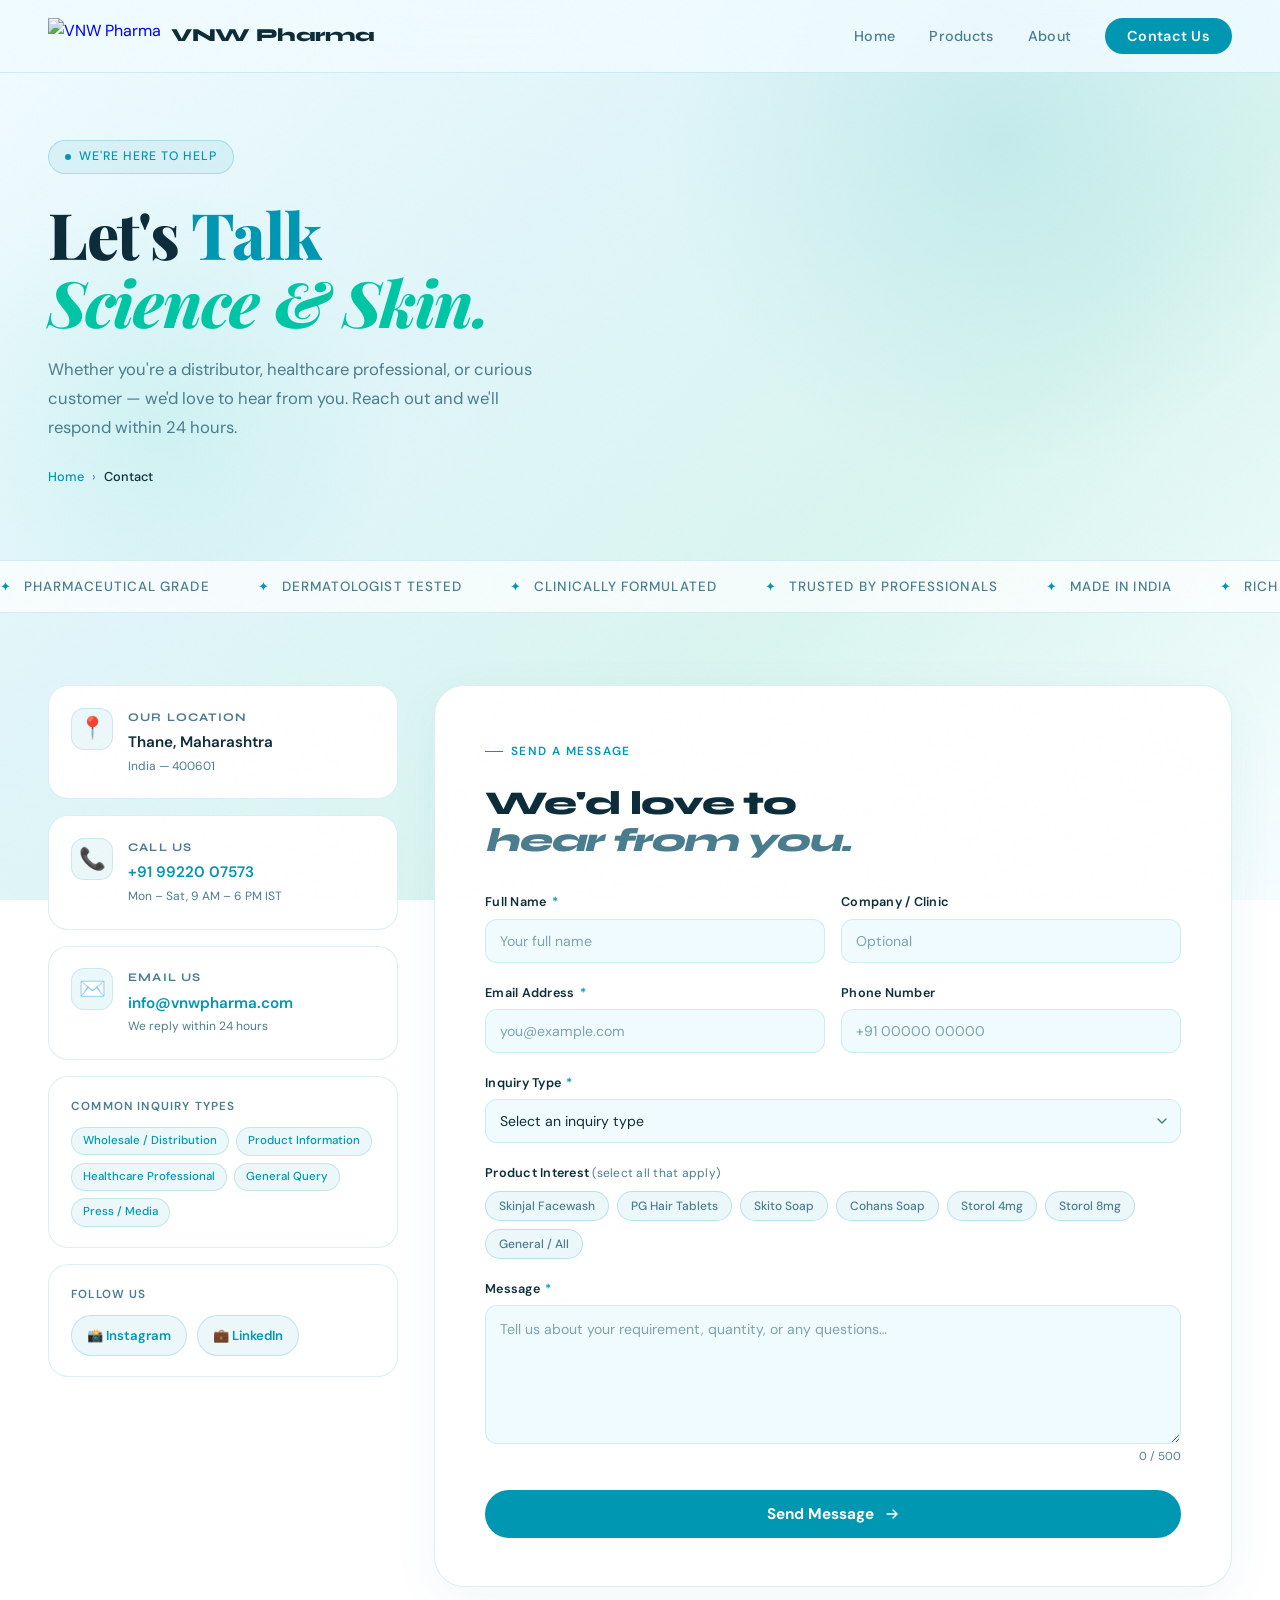
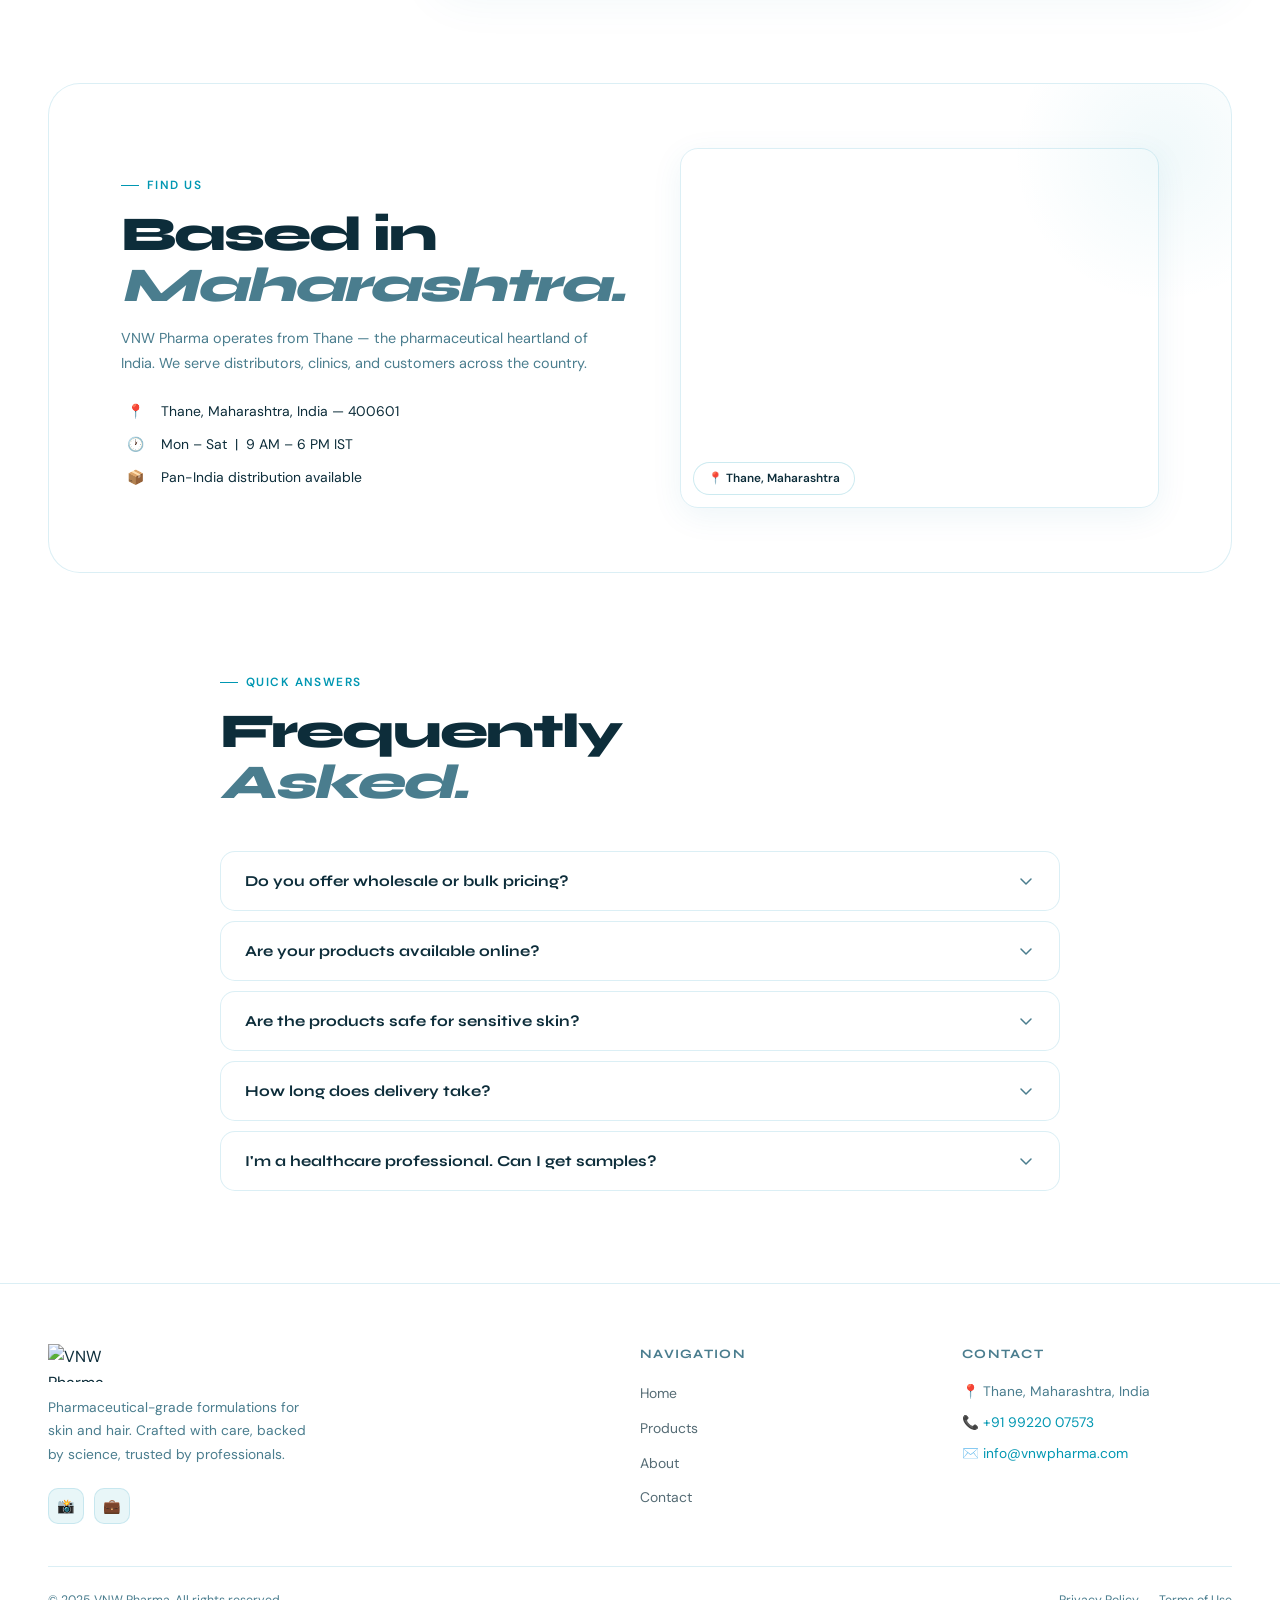
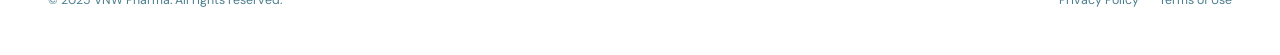
==== contact (1).html @ 645c9881 "Add files via upload" ====
<!DOCTYPE html>
<html lang="en">
<head>
  <meta charset="UTF-8" />
  <meta name="viewport" content="width=device-width, initial-scale=1.0" />
  <title>Contact Us — VNW Pharma</title>
  <link href="https://fonts.googleapis.com/css2?family=Playfair+Display:ital,wght@0,700;0,800;0,900;1,700;1,800&family=Syne:wght@400;500;700;800&family=DM+Sans:ital,opsz,wght@0,9..40,300;0,9..40,400;0,9..40,500;1,9..40,300&display=swap" rel="stylesheet" />

  <style>
    /* ══════════════════════════════════════════
       contact.css  —  all styles self-contained
       ══════════════════════════════════════════ */

    /* ── RESET ── */
    *, *::before, *::after { box-sizing: border-box; margin: 0; padding: 0; }
    html { scroll-behavior: smooth; }

    /* ── CSS VARIABLES ── */
    :root {
      --bg:       #f0fbff;
      --surface:  #ffffff;
      --surface2: #e8f6f8;
      --border:   rgba(0,140,180,0.14);
      --accent:   #0097b2;
      --accent2:  #00c5a5;
      --text:     #0d2d3a;
      --muted:    #4a7d8e;
      --pill-bg:  rgba(0,151,178,0.08);
    }

    /* ── BODY ── */
    body {
      background: linear-gradient(135deg, #f0fbff 0%, #e0f5f9 35%, #d9f5ef 65%, #f5fdff 100%);
      background-attachment: fixed;
      color: var(--text);
      font-family: 'DM Sans', sans-serif;
      font-size: 16px;
      line-height: 1.6;
      overflow-x: hidden;
    }
    body::before {
      content: '';
      position: fixed; inset: 0;
      background-image: url("data:image/svg+xml,%3Csvg viewBox='0 0 256 256' xmlns='http://www.w3.org/2000/svg'%3E%3Cfilter id='n'%3E%3CfeTurbulence type='fractalNoise' baseFrequency='0.9' numOctaves='4' stitchTiles='stitch'/%3E%3C/filter%3E%3Crect width='100%25' height='100%25' filter='url(%23n)' opacity='0.04'/%3E%3C/svg%3E");
      opacity: 0.12; pointer-events: none; z-index: 9999;
    }

    /* ── SHARED ── */
    .section-tag {
      display: inline-flex; align-items: center; gap: 8px;
      font-size: 0.74rem; font-weight: 600; text-transform: uppercase;
      letter-spacing: .12em; color: var(--accent); margin-bottom: 14px;
    }
    .section-tag::before {
      content: ''; display: block; width: 18px; height: 1px; background: var(--accent);
    }
    .section-title {
      font-family: 'Syne', sans-serif; font-weight: 800;
      font-size: clamp(2rem, 3.8vw, 3.2rem);
      letter-spacing: -.04em; line-height: 1.06;
    }
    .section-title em { font-style: italic; color: var(--muted); }

    /* ── SCROLL REVEAL ── */
    .reveal { opacity: 0; transform: translateY(26px); transition: opacity .65s ease, transform .65s ease; }
    .reveal.visible { opacity: 1; transform: translateY(0); }

    @keyframes fadeUp {
      from { opacity: 0; transform: translateY(22px); }
      to   { opacity: 1; transform: translateY(0); }
    }
    @keyframes pulse {
      0%,100% { opacity:1; transform:scale(1); }
      50%      { opacity:.5; transform:scale(.7); }
    }
    @keyframes marquee {
      from { transform: translateX(0); }
      to   { transform: translateX(-50%); }
    }

    /* ════════════════════════════
       NAV
       ════════════════════════════ */
    nav {
      position: fixed; top: 0; left: 0; right: 0; z-index: 1000;
      display: flex; align-items: center; justify-content: space-between;
      padding: 18px 48px;
      background: rgba(240,251,255,0.88);
      backdrop-filter: blur(22px);
      -webkit-backdrop-filter: blur(22px);
      border-bottom: 1px solid rgba(0,140,180,0.14);
      transition: padding .3s;
    }

    .nav-logo {
      display: flex; align-items: center; gap: 10px;
      text-decoration: none; flex-shrink: 0;
    }
    /* ← explicit size stops the logo from expanding to fill its container */
    .nav-logo img {
      height: 36px;
      width: auto;
      max-width: 120px;
      display: block;
      object-fit: contain;
    }
    .nav-logo span {
      font-family: 'Syne', sans-serif; font-weight: 800;
      font-size: 1.15rem; color: var(--text); letter-spacing: -.02em;
      white-space: nowrap;
    }

    .nav-links { display: flex; align-items: center; gap: 34px; list-style: none; }
    .nav-links a {
      color: var(--muted); text-decoration: none;
      font-size: .9rem; font-weight: 500; letter-spacing: .02em;
      transition: color .2s;
    }
    .nav-links a:hover { color: var(--text); }

    .nav-cta {
      background: var(--accent) !important;
      color: #fff !important;
      padding: 9px 22px; border-radius: 100px;
      font-weight: 600 !important;
      transition: transform .2s, box-shadow .2s !important;
    }
    .nav-cta:hover {
      transform: translateY(-2px) !important;
      box-shadow: 0 8px 24px rgba(0,151,178,.28) !important;
    }

    /* ════════════════════════════
       PAGE HERO
       ════════════════════════════ */
    .contact-hero {
      min-height: 50vh;
      display: flex; align-items: center;
      padding: 140px 48px 72px;
      position: relative; overflow: hidden;
    }
    .chero-glow {
      position: absolute; width: 680px; height: 680px; border-radius: 50%;
      background: radial-gradient(ellipse, rgba(0,151,178,.11) 0%, transparent 70%);
      top: -200px; right: -60px; pointer-events: none;
    }
    .chero-glow2 {
      position: absolute; width: 480px; height: 480px; border-radius: 50%;
      background: radial-gradient(ellipse, rgba(0,197,165,.09) 0%, transparent 70%);
      bottom: -100px; left: -80px; pointer-events: none;
    }
    .chero-inner { position: relative; z-index: 2; max-width: 660px; }

    .hero-pill {
      display: inline-flex; align-items: center; gap: 8px;
      background: var(--pill-bg);
      border: 1px solid rgba(0,151,178,.22);
      padding: 6px 16px; border-radius: 100px;
      font-size: .77rem; font-weight: 500; color: var(--accent);
      letter-spacing: .08em; text-transform: uppercase;
      margin-bottom: 26px;
      animation: fadeUp .6s ease both;
    }
    .hero-pill::before {
      content: ''; width: 6px; height: 6px;
      background: var(--accent); border-radius: 50%;
      animation: pulse 2s ease infinite;
    }

    .chero-title {
      font-family: 'Playfair Display', Georgia, serif;
      font-weight: 800;
      font-size: clamp(3rem, 5vw, 5rem);
      line-height: 1.06; letter-spacing: -.02em;
      margin-bottom: 20px;
      animation: fadeUp .6s .1s ease both;
    }
    .chero-title .acc { color: var(--accent); }
    .chero-title .dim { color: var(--accent2); font-style: italic; }

    .chero-desc {
      color: var(--muted); font-size: 1.04rem;
      max-width: 500px; line-height: 1.72; margin-bottom: 26px;
      animation: fadeUp .6s .2s ease both;
    }

    .breadcrumb {
      display: flex; align-items: center; gap: 8px;
      font-size: .8rem; color: var(--muted);
      animation: fadeUp .6s .3s ease both;
    }
    .breadcrumb a { color: var(--accent); text-decoration: none; font-weight: 500; }
    .breadcrumb a:hover { opacity: .75; }
    .breadcrumb-current { color: var(--text); font-weight: 500; }

    /* ════════════════════════════
       MARQUEE
       ════════════════════════════ */
    .marquee-section {
      border-top: 1px solid rgba(0,151,178,.15);
      border-bottom: 1px solid rgba(0,151,178,.15);
      padding: 15px 0;
      background: rgba(255,255,255,.72);
      overflow: hidden;
    }
    .marquee-track {
      display: flex; gap: 48px;
      animation: marquee 22s linear infinite;
      width: max-content;
    }
    .marquee-item {
      display: flex; align-items: center; gap: 12px;
      color: var(--muted); font-size: .84rem; font-weight: 500;
      text-transform: uppercase; letter-spacing: .08em; white-space: nowrap;
    }
    .marquee-item span { color: var(--accent); }

    /* ════════════════════════════
       CONTACT MAIN — 2 columns
       ════════════════════════════ */
    .contact-main {
      display: grid;
      grid-template-columns: 350px 1fr;
      gap: 36px;
      padding: 72px 48px 96px;
      align-items: start;
    }

    /* ── LEFT: info cards ── */
    .contact-info { display: flex; flex-direction: column; gap: 16px; position: sticky; top: 94px; }

    .info-card {
      display: flex; align-items: flex-start; gap: 15px;
      background: var(--surface); border: 1px solid var(--border);
      border-radius: 20px; padding: 22px 22px;
      transition: border-color .25s, box-shadow .25s;
    }
    .info-card:hover { border-color: rgba(0,151,178,.3); box-shadow: 0 8px 28px rgba(0,120,160,.07); }

    .info-icon {
      font-size: 1.35rem; width: 42px; height: 42px; flex-shrink: 0;
      background: var(--pill-bg); border: 1px solid rgba(0,151,178,.15);
      border-radius: 13px; display: flex; align-items: center; justify-content: center;
    }
    .info-title {
      font-family: 'Syne', sans-serif; font-weight: 700;
      font-size: .73rem; text-transform: uppercase; letter-spacing: .1em;
      color: var(--muted); margin-bottom: 4px;
    }
    .info-val { font-size: .95rem; font-weight: 600; color: var(--text); }
    .info-val a { color: var(--accent); text-decoration: none; }
    .info-val a:hover { opacity: .75; }
    .info-sub { font-size: .75rem; color: var(--muted); margin-top: 2px; }

    .extra-box {
      background: var(--surface); border: 1px solid var(--border);
      border-radius: 20px; padding: 20px 22px;
    }
    .box-lbl {
      font-size: .73rem; font-weight: 600; text-transform: uppercase;
      letter-spacing: .1em; color: var(--muted); margin-bottom: 12px;
    }
    .ipills { display: flex; flex-wrap: wrap; gap: 7px; }
    .ipill {
      background: var(--pill-bg); border: 1px solid rgba(0,151,178,.18);
      color: var(--accent); font-size: .72rem; font-weight: 500;
      padding: 4px 11px; border-radius: 100px;
    }
    .social-row { display: flex; gap: 10px; }
    .csoc {
      display: inline-flex; align-items: center; gap: 7px;
      padding: 9px 15px; border-radius: 100px;
      background: var(--pill-bg); border: 1px solid rgba(0,151,178,.2);
      color: var(--accent); font-size: .82rem; font-weight: 600;
      text-decoration: none;
      transition: background .2s, border-color .2s, transform .2s;
    }
    .csoc:hover { background: rgba(0,151,178,.12); border-color: rgba(0,151,178,.4); transform: translateY(-2px); }

    /* ── RIGHT: form ── */
    .form-wrap {
      background: var(--surface); border: 1px solid var(--border);
      border-radius: 30px; padding: 48px 50px;
      box-shadow: 0 12px 48px rgba(0,120,160,.06);
    }
    .form-head { margin-bottom: 34px; }
    .form-head-title {
      font-family: 'Syne', sans-serif; font-weight: 800;
      font-size: clamp(1.65rem, 2.6vw, 2.5rem);
      letter-spacing: -.03em; line-height: 1.1; margin-top: 10px;
    }
    .form-head-title em { font-style: italic; color: var(--muted); }

    .cform { display: flex; flex-direction: column; gap: 20px; }
    .form-row { display: grid; grid-template-columns: 1fr 1fr; gap: 16px; }
    .fgroup { display: flex; flex-direction: column; gap: 6px; position: relative; }

    label { font-size: .79rem; font-weight: 600; color: var(--text); letter-spacing: .02em; }
    .req { color: var(--accent); margin-left: 2px; }
    .lnote { font-weight: 400; color: var(--muted); font-size: .75rem; }

    input[type=text], input[type=email], input[type=tel],
    select, textarea {
      width: 100%; padding: 12px 14px;
      border-radius: 12px; border: 1px solid var(--border);
      background: var(--bg); color: var(--text);
      font-family: 'DM Sans', sans-serif; font-size: .88rem;
      transition: border-color .2s, box-shadow .2s;
      outline: none; appearance: none; -webkit-appearance: none;
    }
    input::placeholder, textarea::placeholder { color: var(--muted); opacity: .7; }
    input:focus, select:focus, textarea:focus {
      border-color: var(--accent);
      box-shadow: 0 0 0 3px rgba(0,151,178,.1);
    }
    input.invalid, textarea.invalid, select.invalid { border-color: #e05555 !important; }
    textarea { resize: vertical; min-height: 115px; line-height: 1.6; }

    .sel-wrap { position: relative; }
    .sel-wrap select { width: 100%; cursor: pointer; padding-right: 36px; }
    .sel-arr {
      position: absolute; right: 12px; top: 50%; transform: translateY(-50%);
      pointer-events: none; color: var(--muted);
    }

    .char-count { font-size: .72rem; color: var(--muted); text-align: right; margin-top: -2px; }

    .ferr { font-size: .74rem; color: #c0392b; display: none; margin-top: -2px; }
    .ferr.show { display: block; }

    .ppills { display: flex; flex-wrap: wrap; gap: 8px; margin-top: 2px; }
    .ppill {
      padding: 6px 13px; border-radius: 100px;
      border: 1px solid rgba(0,151,178,.22); background: var(--pill-bg);
      color: var(--muted); font-size: .75rem; font-weight: 500;
      cursor: pointer;
      transition: background .18s, border-color .18s, color .18s;
      font-family: 'DM Sans', sans-serif;
    }
    .ppill:hover { border-color: rgba(0,151,178,.45); color: var(--accent); }
    .ppill.on    { background: var(--accent); border-color: var(--accent); color: #fff; }

    .btn-submit {
      display: flex; align-items: center; justify-content: center; gap: 10px;
      width: 100%; padding: 14px 32px;
      background: var(--accent); color: #fff;
      font-family: 'DM Sans', sans-serif; font-weight: 700; font-size: .96rem;
      border: none; border-radius: 100px; cursor: pointer;
      transition: transform .2s, box-shadow .2s;
      margin-top: 4px;
    }
    .btn-submit:hover:not(:disabled) { transform: translateY(-3px); box-shadow: 0 12px 32px rgba(0,151,178,.33); }
    .btn-submit:disabled { opacity: .65; cursor: not-allowed; }

    .ffeedback {
      display: none; align-items: center; gap: 10px;
      padding: 14px 18px; border-radius: 13px;
      font-size: .85rem; font-weight: 500;
    }
    .ffeedback.show { display: flex; }
    .ffeedback.ok  { background: rgba(0,197,130,.1); border: 1px solid rgba(0,197,130,.28); color: #1a7a55; }
    .ffeedback.bad { background: rgba(224,85,85,.1);  border: 1px solid rgba(224,85,85,.28);  color: #b03030; }

    /* ════════════════════════════
       LOCATION STRIP
       ════════════════════════════ */
    .loc-strip { padding: 0 48px 92px; }
    .loc-inner {
      background: var(--surface); border: 1px solid var(--border);
      border-radius: 32px; padding: 64px 72px;
      display: grid; grid-template-columns: 1fr 1.35fr;
      gap: 56px; align-items: center;
      position: relative; overflow: hidden;
    }
    .loc-inner::before {
      content: ''; position: absolute; top: -80px; right: -80px;
      width: 300px; height: 300px; border-radius: 50%;
      background: radial-gradient(ellipse, rgba(0,151,178,.06) 0%, transparent 70%);
      pointer-events: none;
    }
    .loc-desc { color: var(--muted); font-size: .9rem; line-height: 1.72; margin-top: 14px; margin-bottom: 24px; }
    .loc-rows  { display: flex; flex-direction: column; gap: 11px; }
    .loc-row   { display: flex; align-items: center; gap: 12px; font-size: .87rem; color: var(--text); }
    .loc-row span:first-child { width: 28px; text-align: center; flex-shrink: 0; }

    .map-wrap {
      border-radius: 18px; overflow: hidden;
      border: 1px solid var(--border);
      box-shadow: 0 8px 32px rgba(0,120,160,.07);
      position: relative; aspect-ratio: 4/3;
    }
    .map-wrap iframe { width: 100%; height: 100%; border: none; display: block; }
    .map-badge {
      position: absolute; bottom: 12px; left: 12px;
      background: rgba(255,255,255,.92); border: 1px solid rgba(0,151,178,.2);
      border-radius: 100px; padding: 6px 14px;
      font-size: .74rem; font-weight: 600; color: var(--text);
      display: flex; align-items: center; gap: 6px;
      backdrop-filter: blur(10px); pointer-events: none;
    }

    /* ════════════════════════════
       FAQ
       ════════════════════════════ */
    .faq-section { padding: 0 48px 92px; }
    .faq-inner   { max-width: 840px; margin: 0 auto; }
    .faq-head    { margin-bottom: 42px; }
    .faq-list    { display: flex; flex-direction: column; gap: 10px; }

    .faq-item {
      background: var(--surface); border: 1px solid var(--border);
      border-radius: 15px; overflow: hidden;
      transition: border-color .22s;
    }
    .faq-item.open, .faq-item:hover { border-color: rgba(0,151,178,.3); }

    .faq-q {
      width: 100%; background: none; border: none;
      padding: 20px 24px;
      display: flex; align-items: center; justify-content: space-between; gap: 16px;
      cursor: pointer;
      font-family: 'Syne', sans-serif; font-weight: 700; font-size: .95rem;
      color: var(--text); text-align: left; transition: color .2s;
    }
    .faq-q:hover { color: var(--accent); }
    .faq-chev { flex-shrink: 0; color: var(--muted); transition: transform .3s, color .2s; }
    .faq-item.open .faq-chev { transform: rotate(180deg); color: var(--accent); }

    .faq-a {
      max-height: 0; overflow: hidden;
      color: var(--muted); font-size: .86rem; line-height: 1.72;
      padding: 0 24px; transition: max-height .35s ease, padding .35s ease;
    }
    .faq-item.open .faq-a { max-height: 280px; padding: 0 24px 20px; }

    /* ════════════════════════════
       FOOTER
       ════════════════════════════ */
    footer { border-top: 1px solid var(--border); padding: 60px 48px 44px; }
    .footer-grid {
      display: grid; grid-template-columns: 2fr 1fr 1fr;
      gap: 52px; margin-bottom: 42px;
    }
    .f-brand img {
      height: 38px; width: auto; max-width: 110px;
      display: block; object-fit: contain; margin-bottom: 14px;
    }
    .f-brand p { color: var(--muted); font-size: .86rem; line-height: 1.7; max-width: 270px; margin-bottom: 22px; }
    .soc-links { display: flex; gap: 10px; }
    .soc-lnk {
      width: 36px; height: 36px; border-radius: 10px;
      background: var(--surface2); border: 1px solid var(--border);
      display: flex; align-items: center; justify-content: center;
      text-decoration: none; font-size: .88rem;
      transition: border-color .2s, background .2s;
    }
    .soc-lnk:hover { border-color: rgba(0,151,178,.3); background: var(--pill-bg); }

    .f-col h4 {
      font-family: 'Syne', sans-serif; font-weight: 700;
      font-size: .8rem; text-transform: uppercase; letter-spacing: .1em;
      color: var(--muted); margin-bottom: 16px;
    }
    .f-col ul { list-style: none; }
    .f-col ul li { margin-bottom: 9px; }
    .f-col ul li a {
      color: var(--text); text-decoration: none; font-size: .87rem; opacity: .7;
      transition: opacity .2s, color .2s;
    }
    .f-col ul li a:hover { opacity: 1; color: var(--accent); }
    .f-ci { color: var(--muted); font-size: .86rem; margin-bottom: 9px; }
    .f-ci a { color: var(--accent); text-decoration: none; }

    .footer-bottom {
      border-top: 1px solid var(--border); padding-top: 24px;
      display: flex; align-items: center; justify-content: space-between;
    }
    .footer-bottom p { color: var(--muted); font-size: .77rem; }
    .fb-links { display: flex; gap: 20px; }
    .fb-links a { color: var(--muted); font-size: .77rem; text-decoration: none; transition: color .2s; }
    .fb-links a:hover { color: var(--text); }

    /* ════════════════════════════
       RESPONSIVE
       ════════════════════════════ */
    @media (max-width: 980px) {
      nav { padding: 14px 24px; }
      .nav-links { display: none; }
      .contact-hero { padding: 110px 24px 60px; }
      .contact-main { grid-template-columns: 1fr; padding: 56px 24px 80px; }
      .contact-info  { position: static; }
      .form-wrap     { padding: 32px 24px; }
      .form-row      { grid-template-columns: 1fr; }
      .loc-strip, .faq-section { padding: 0 24px 68px; }
      .loc-inner     { grid-template-columns: 1fr; padding: 38px 28px; gap: 32px; }
      .footer-grid   { grid-template-columns: 1fr; gap: 32px; }
      footer         { padding: 44px 24px 36px; }
    }
    @media (max-width: 520px) {
      .chero-title { font-size: 2.55rem; }
      .social-row  { flex-direction: column; }
    }
  </style>
</head>
<body>

<!-- ══════════════════════
     NAV
     ══════════════════════ -->
<nav id="topnav">
  <a href="https://valuminium.github.io/VNW_Pharmaceuticals_Website/#home" class="nav-logo">
    <img src="https://valuminium.github.io/VNW-Website/asset/Images/VNW(Logo)-BzMLJ2tM.png" alt="VNW Pharma" />
    <span>VNW Pharma</span>
  </a>
  <ul class="nav-links">
    <li><a href="https://valuminium.github.io/VNW_Pharmaceuticals_Website/#home">Home</a></li>
    <li><a href="https://valuminium.github.io/VNW_Pharmaceuticals_Website/#products">Products</a></li>
    <li><a href="https://valuminium.github.io/VNW_Pharmaceuticals_Website/#about">About</a></li>
    <li><a href="contact.html" class="nav-cta">Contact Us</a></li>
  </ul>
</nav>

<!-- ══════════════════════
     PAGE HERO
     ══════════════════════ -->
<section class="contact-hero">
  <div class="chero-glow"></div>
  <div class="chero-glow2"></div>
  <div class="chero-inner">
    <div class="hero-pill">We're Here to Help</div>
    <h1 class="chero-title">
      Let's <span class="acc">Talk</span><br>
      <span class="dim">Science &amp; Skin.</span>
    </h1>
    <p class="chero-desc">
      Whether you're a distributor, healthcare professional, or curious customer —
      we'd love to hear from you. Reach out and we'll respond within 24 hours.
    </p>
    <div class="breadcrumb">
      <a href="https://valuminium.github.io/VNW_Pharmaceuticals_Website/#home">Home</a>
      <span>›</span>
      <span class="breadcrumb-current">Contact</span>
    </div>
  </div>
</section>

<!-- ══════════════════════
     MARQUEE
     ══════════════════════ -->
<div class="marquee-section">
  <div class="marquee-track">
    <div class="marquee-item"><span>✦</span> Pharmaceutical Grade</div>
    <div class="marquee-item"><span>✦</span> Dermatologist Tested</div>
    <div class="marquee-item"><span>✦</span> Clinically Formulated</div>
    <div class="marquee-item"><span>✦</span> Trusted by Professionals</div>
    <div class="marquee-item"><span>✦</span> Made in India</div>
    <div class="marquee-item"><span>✦</span> Rich Creamy Formula</div>
    <div class="marquee-item"><span>✦</span> Pharmaceutical Grade</div>
    <div class="marquee-item"><span>✦</span> Dermatologist Tested</div>
    <div class="marquee-item"><span>✦</span> Clinically Formulated</div>
    <div class="marquee-item"><span>✦</span> Trusted by Professionals</div>
    <div class="marquee-item"><span>✦</span> Made in India</div>
    <div class="marquee-item"><span>✦</span> Rich Creamy Formula</div>
  </div>
</div>

<!-- ══════════════════════
     CONTACT MAIN
     ══════════════════════ -->
<section class="contact-main">

  <!-- LEFT — info -->
  <div class="contact-info reveal">

    <div class="info-card">
      <div class="info-icon">📍</div>
      <div>
        <div class="info-title">Our Location</div>
        <div class="info-val">Thane, Maharashtra</div>
        <div class="info-sub">India — 400601</div>
      </div>
    </div>

    <div class="info-card">
      <div class="info-icon">📞</div>
      <div>
        <div class="info-title">Call Us</div>
        <div class="info-val"><a href="tel:+919922007573">+91 99220 07573</a></div>
        <div class="info-sub">Mon – Sat, 9 AM – 6 PM IST</div>
      </div>
    </div>

    <div class="info-card">
      <div class="info-icon">✉️</div>
      <div>
        <div class="info-title">Email Us</div>
        <div class="info-val"><a href="mailto:info@vnwpharma.com">info@vnwpharma.com</a></div>
        <div class="info-sub">We reply within 24 hours</div>
      </div>
    </div>

    <div class="extra-box">
      <div class="box-lbl">Common inquiry types</div>
      <div class="ipills">
        <span class="ipill">Wholesale / Distribution</span>
        <span class="ipill">Product Information</span>
        <span class="ipill">Healthcare Professional</span>
        <span class="ipill">General Query</span>
        <span class="ipill">Press / Media</span>
      </div>
    </div>

    <div class="extra-box">
      <div class="box-lbl">Follow us</div>
      <div class="social-row">
        <a href="https://www.instagram.com/" class="csoc" target="_blank">📸 Instagram</a>
        <a href="https://www.linkedin.com/"  class="csoc" target="_blank">💼 LinkedIn</a>
      </div>
    </div>

  </div>

  <!-- RIGHT — form -->
  <div class="form-wrap reveal">

    <div class="form-head">
      <div class="section-tag">Send a Message</div>
      <h2 class="form-head-title">We'd love to<br><em>hear from you.</em></h2>
    </div>

    <form class="cform" id="contactForm" novalidate>

      <div class="form-row">
        <div class="fgroup">
          <label for="fname">Full Name <span class="req">*</span></label>
          <input type="text" id="fname" name="name" placeholder="Your full name" required />
          <span class="ferr" id="nameErr">Please enter your name.</span>
        </div>
        <div class="fgroup">
          <label for="fcompany">Company / Clinic</label>
          <input type="text" id="fcompany" name="company" placeholder="Optional" />
        </div>
      </div>

      <div class="form-row">
        <div class="fgroup">
          <label for="femail">Email Address <span class="req">*</span></label>
          <input type="email" id="femail" name="email" placeholder="you@example.com" required />
          <span class="ferr" id="emailErr">Please enter a valid email.</span>
        </div>
        <div class="fgroup">
          <label for="fphone">Phone Number</label>
          <input type="tel" id="fphone" name="phone" placeholder="+91 00000 00000" />
        </div>
      </div>

      <div class="fgroup">
        <label for="finquiry">Inquiry Type <span class="req">*</span></label>
        <div class="sel-wrap">
          <select id="finquiry" name="inquiry" required>
            <option value="" disabled selected>Select an inquiry type</option>
            <option value="wholesale">Wholesale / Distribution</option>
            <option value="product">Product Information</option>
            <option value="healthcare">Healthcare Professional</option>
            <option value="general">General Query</option>
            <option value="press">Press / Media</option>
          </select>
          <svg class="sel-arr" width="14" height="14" viewBox="0 0 14 14" fill="none">
            <path d="M3 5l4 4 4-4" stroke="currentColor" stroke-width="1.5" stroke-linecap="round" stroke-linejoin="round"/>
          </svg>
        </div>
        <span class="ferr" id="inquiryErr">Please select an inquiry type.</span>
      </div>

      <div class="fgroup">
        <label>Product Interest <span class="lnote">(select all that apply)</span></label>
        <div class="ppills" id="ppillsWrap">
          <button type="button" class="ppill" data-v="skinjal">Skinjal Facewash</button>
          <button type="button" class="ppill" data-v="pghair">PG Hair Tablets</button>
          <button type="button" class="ppill" data-v="skito">Skito Soap</button>
          <button type="button" class="ppill" data-v="cohans">Cohans Soap</button>
          <button type="button" class="ppill" data-v="storol4">Storol 4mg</button>
          <button type="button" class="ppill" data-v="storol8">Storol 8mg</button>
          <button type="button" class="ppill" data-v="all">General / All</button>
        </div>
        <input type="hidden" id="fprod" name="productInterest" />
      </div>

      <div class="fgroup">
        <label for="fmessage">Message <span class="req">*</span></label>
        <textarea id="fmessage" name="message" rows="5"
          placeholder="Tell us about your requirement, quantity, or any questions…" required></textarea>
        <span class="ferr" id="msgErr">Please enter your message.</span>
        <div class="char-count"><span id="cc">0</span> / 500</div>
      </div>

      <button type="submit" class="btn-submit" id="submitBtn">
        <span id="submitTxt">Send Message</span>
        <svg width="16" height="16" viewBox="0 0 16 16" fill="none">
          <path d="M3 8h10M9 4l4 4-4 4" stroke="currentColor" stroke-width="1.5" stroke-linecap="round" stroke-linejoin="round"/>
        </svg>
      </button>

      <div class="ffeedback ok"  id="okMsg">✅&nbsp; Thanks! We've received your message and will respond within 24 hours.</div>
      <div class="ffeedback bad" id="errMsg">⚠️&nbsp; Something went wrong — please try again or email us directly.</div>

    </form>
  </div>

</section>

<!-- ══════════════════════
     LOCATION
     ══════════════════════ -->
<section class="loc-strip">
  <div class="loc-inner reveal">
    <div>
      <div class="section-tag">Find Us</div>
      <h2 class="section-title">Based in<br><em>Maharashtra.</em></h2>
      <p class="loc-desc">
        VNW Pharma operates from Thane — the pharmaceutical heartland of India.
        We serve distributors, clinics, and customers across the country.
      </p>
      <div class="loc-rows">
        <div class="loc-row"><span>📍</span><span>Thane, Maharashtra, India — 400601</span></div>
        <div class="loc-row"><span>🕐</span><span>Mon – Sat &nbsp;|&nbsp; 9 AM – 6 PM IST</span></div>
        <div class="loc-row"><span>📦</span><span>Pan-India distribution available</span></div>
      </div>
    </div>
    <div class="map-wrap">
      <iframe
        title="Thane, Maharashtra"
        src="https://www.google.com/maps/embed?pb=!1m18!1m12!1m3!1d241316.6587744441!2d72.74109500000001!3d19.217428!2m3!1f0!2f0!3f0!3m2!1i1024!2i768!4f13.1!3m3!1m2!1s0x3be7b8346e5a9125%3A0xb76e8f56b4059547!2sThane%2C%20Maharashtra!5e0!3m2!1sen!2sin!4v1715000000000"
        allowfullscreen="" loading="lazy" referrerpolicy="no-referrer-when-downgrade">
      </iframe>
      <div class="map-badge">📍 Thane, Maharashtra</div>
    </div>
  </div>
</section>

<!-- ══════════════════════
     FAQ
     ══════════════════════ -->
<section class="faq-section">
  <div class="faq-inner">

    <div class="faq-head reveal">
      <div class="section-tag">Quick Answers</div>
      <h2 class="section-title">Frequently<br><em>Asked.</em></h2>
    </div>

    <div class="faq-list">

      <div class="faq-item reveal">
        <button class="faq-q" aria-expanded="false">
          Do you offer wholesale or bulk pricing?
          <svg class="faq-chev" width="18" height="18" viewBox="0 0 18 18" fill="none">
            <path d="M4 7l5 5 5-5" stroke="currentColor" stroke-width="1.5" stroke-linecap="round" stroke-linejoin="round"/>
          </svg>
        </button>
        <div class="faq-a">
          Yes — we work closely with distributors, pharmacies, and clinics across India.
          Select "Wholesale / Distribution" in the form above and our team will reach out with
          pricing tiers and MOQ details.
        </div>
      </div>

      <div class="faq-item reveal">
        <button class="faq-q" aria-expanded="false">
          Are your products available online?
          <svg class="faq-chev" width="18" height="18" viewBox="0 0 18 18" fill="none">
            <path d="M4 7l5 5 5-5" stroke="currentColor" stroke-width="1.5" stroke-linecap="round" stroke-linejoin="round"/>
          </svg>
        </button>
        <div class="faq-a">
          We're expanding our online presence. Skinjal Facewash is currently available directly.
          Contact us to enquire about availability in your region or through your preferred platform.
        </div>
      </div>

      <div class="faq-item reveal">
        <button class="faq-q" aria-expanded="false">
          Are the products safe for sensitive skin?
          <svg class="faq-chev" width="18" height="18" viewBox="0 0 18 18" fill="none">
            <path d="M4 7l5 5 5-5" stroke="currentColor" stroke-width="1.5" stroke-linecap="round" stroke-linejoin="round"/>
          </svg>
        </button>
        <div class="faq-a">
          All VNW Pharma products are dermatologist tested to pharmaceutical standards.
          Most are suitable for a range of skin types including sensitive skin.
          Consult your dermatologist if you have specific concerns.
        </div>
      </div>

      <div class="faq-item reveal">
        <button class="faq-q" aria-expanded="false">
          How long does delivery take?
          <svg class="faq-chev" width="18" height="18" viewBox="0 0 18 18" fill="none">
            <path d="M4 7l5 5 5-5" stroke="currentColor" stroke-width="1.5" stroke-linecap="round" stroke-linejoin="round"/>
          </svg>
        </button>
        <div class="faq-a">
          Standard retail orders ship within 3–5 business days. Bulk or wholesale orders may need
          additional lead time. Contact us for exact timelines.
        </div>
      </div>

      <div class="faq-item reveal">
        <button class="faq-q" aria-expanded="false">
          I'm a healthcare professional. Can I get samples?
          <svg class="faq-chev" width="18" height="18" viewBox="0 0 18 18" fill="none">
            <path d="M4 7l5 5 5-5" stroke="currentColor" stroke-width="1.5" stroke-linecap="round" stroke-linejoin="round"/>
          </svg>
        </button>
        <div class="faq-a">
          Absolutely. Select "Healthcare Professional" in the form and include your credentials —
          our medical liaison team will respond promptly.
        </div>
      </div>

    </div>
  </div>
</section>

<!-- ══════════════════════
     FOOTER
     ══════════════════════ -->
<footer>
  <div class="footer-grid">
    <div class="f-brand">
      <img src="https://valuminium.github.io/VNW-Website/asset/Images/VNW(Logo)-BzMLJ2tM.png" alt="VNW Pharma" />
      <p>Pharmaceutical-grade formulations for skin and hair. Crafted with care, backed by science, trusted by professionals.</p>
      <div class="soc-links">
        <a href="https://www.instagram.com/" class="soc-lnk" target="_blank">📸</a>
        <a href="https://www.linkedin.com/"  class="soc-lnk" target="_blank">💼</a>
      </div>
    </div>
    <div class="f-col">
      <h4>Navigation</h4>
      <ul>
        <li><a href="https://valuminium.github.io/VNW_Pharmaceuticals_Website/#home">Home</a></li>
        <li><a href="https://valuminium.github.io/VNW_Pharmaceuticals_Website/#products">Products</a></li>
        <li><a href="https://valuminium.github.io/VNW_Pharmaceuticals_Website/#about">About</a></li>
        <li><a href="contact.html">Contact</a></li>
      </ul>
    </div>
    <div class="f-col">
      <h4>Contact</h4>
      <div class="f-ci">📍 Thane, Maharashtra, India</div>
      <div class="f-ci">📞 <a href="tel:+919922007573">+91 99220 07573</a></div>
      <div class="f-ci">✉️ <a href="mailto:info@vnwpharma.com">info@vnwpharma.com</a></div>
    </div>
  </div>
  <div class="footer-bottom">
    <p>© 2025 VNW Pharma. All rights reserved.</p>
    <div class="fb-links">
      <a href="#">Privacy Policy</a>
      <a href="#">Terms of Use</a>
    </div>
  </div>
</footer>

<!-- ══════════════════════
     SCRIPTS
     ══════════════════════ -->
<script>
  /* scroll reveal */
  const revObs = new IntersectionObserver((entries) => {
    entries.forEach((e, i) => {
      if (e.isIntersecting) {
        setTimeout(() => e.target.classList.add('visible'), i * 70);
        revObs.unobserve(e.target);
      }
    });
  }, { threshold: 0.1 });
  document.querySelectorAll('.reveal').forEach(el => revObs.observe(el));

  /* nav shrink on scroll */
  const nav = document.getElementById('topnav');
  window.addEventListener('scroll', () => {
    nav.style.padding = window.scrollY > 50 ? '11px 48px' : '18px 48px';
  });

  /* product interest pills */
  const selProd = new Set();
  document.querySelectorAll('.ppill').forEach(p => {
    p.addEventListener('click', () => {
      const v = p.dataset.v;
      selProd.has(v) ? selProd.delete(v) : selProd.add(v);
      p.classList.toggle('on');
      document.getElementById('fprod').value = [...selProd].join(',');
    });
  });

  /* character counter */
  const ta = document.getElementById('fmessage');
  const cc = document.getElementById('cc');
  ta.addEventListener('input', () => {
    if (ta.value.length > 500) ta.value = ta.value.slice(0, 500);
    cc.textContent = ta.value.length;
    cc.style.color = ta.value.length > 450 ? 'var(--accent)' : 'var(--muted)';
  });

  /* form validation & submit */
  document.getElementById('contactForm').addEventListener('submit', async (e) => {
    e.preventDefault();
    let valid = true;

    document.querySelectorAll('.ferr').forEach(el => el.classList.remove('show'));
    document.querySelectorAll('input, textarea, select').forEach(el => el.classList.remove('invalid'));

    const name  = document.getElementById('fname');
    const email = document.getElementById('femail');
    const inq   = document.getElementById('finquiry');
    const msg   = document.getElementById('fmessage');

    if (!name.value.trim()) {
      document.getElementById('nameErr').classList.add('show');
      name.classList.add('invalid'); valid = false;
    }
    if (!email.value.trim() || !/^[^\s@]+@[^\s@]+\.[^\s@]+$/.test(email.value)) {
      document.getElementById('emailErr').classList.add('show');
      email.classList.add('invalid'); valid = false;
    }
    if (!inq.value) {
      document.getElementById('inquiryErr').classList.add('show');
      inq.classList.add('invalid'); valid = false;
    }
    if (!msg.value.trim()) {
      document.getElementById('msgErr').classList.add('show');
      msg.classList.add('invalid'); valid = false;
    }
    if (!valid) return;

    const btn = document.getElementById('submitBtn');
    const txt = document.getElementById('submitTxt');
    btn.disabled = true; txt.textContent = 'Sending…';

    await new Promise(r => setTimeout(r, 1600)); /* swap with real API / Formspree call */

    btn.disabled = false; txt.textContent = 'Send Message';
    document.getElementById('okMsg').classList.add('show');
    e.target.reset();
    selProd.clear();
    document.querySelectorAll('.ppill').forEach(p => p.classList.remove('on'));
    document.getElementById('fprod').value = '';
    cc.textContent = '0';
  });

  /* FAQ accordion */
  document.querySelectorAll('.faq-q').forEach(btn => {
    btn.addEventListener('click', () => {
      const item   = btn.closest('.faq-item');
      const isOpen = item.classList.contains('open');
      document.querySelectorAll('.faq-item').forEach(el => {
        el.classList.remove('open');
        el.querySelector('.faq-q').setAttribute('aria-expanded', 'false');
      });
      if (!isOpen) {
        item.classList.add('open');
        btn.setAttribute('aria-expanded', 'true');
      }
    });
  });
</script>

</body>
</html>
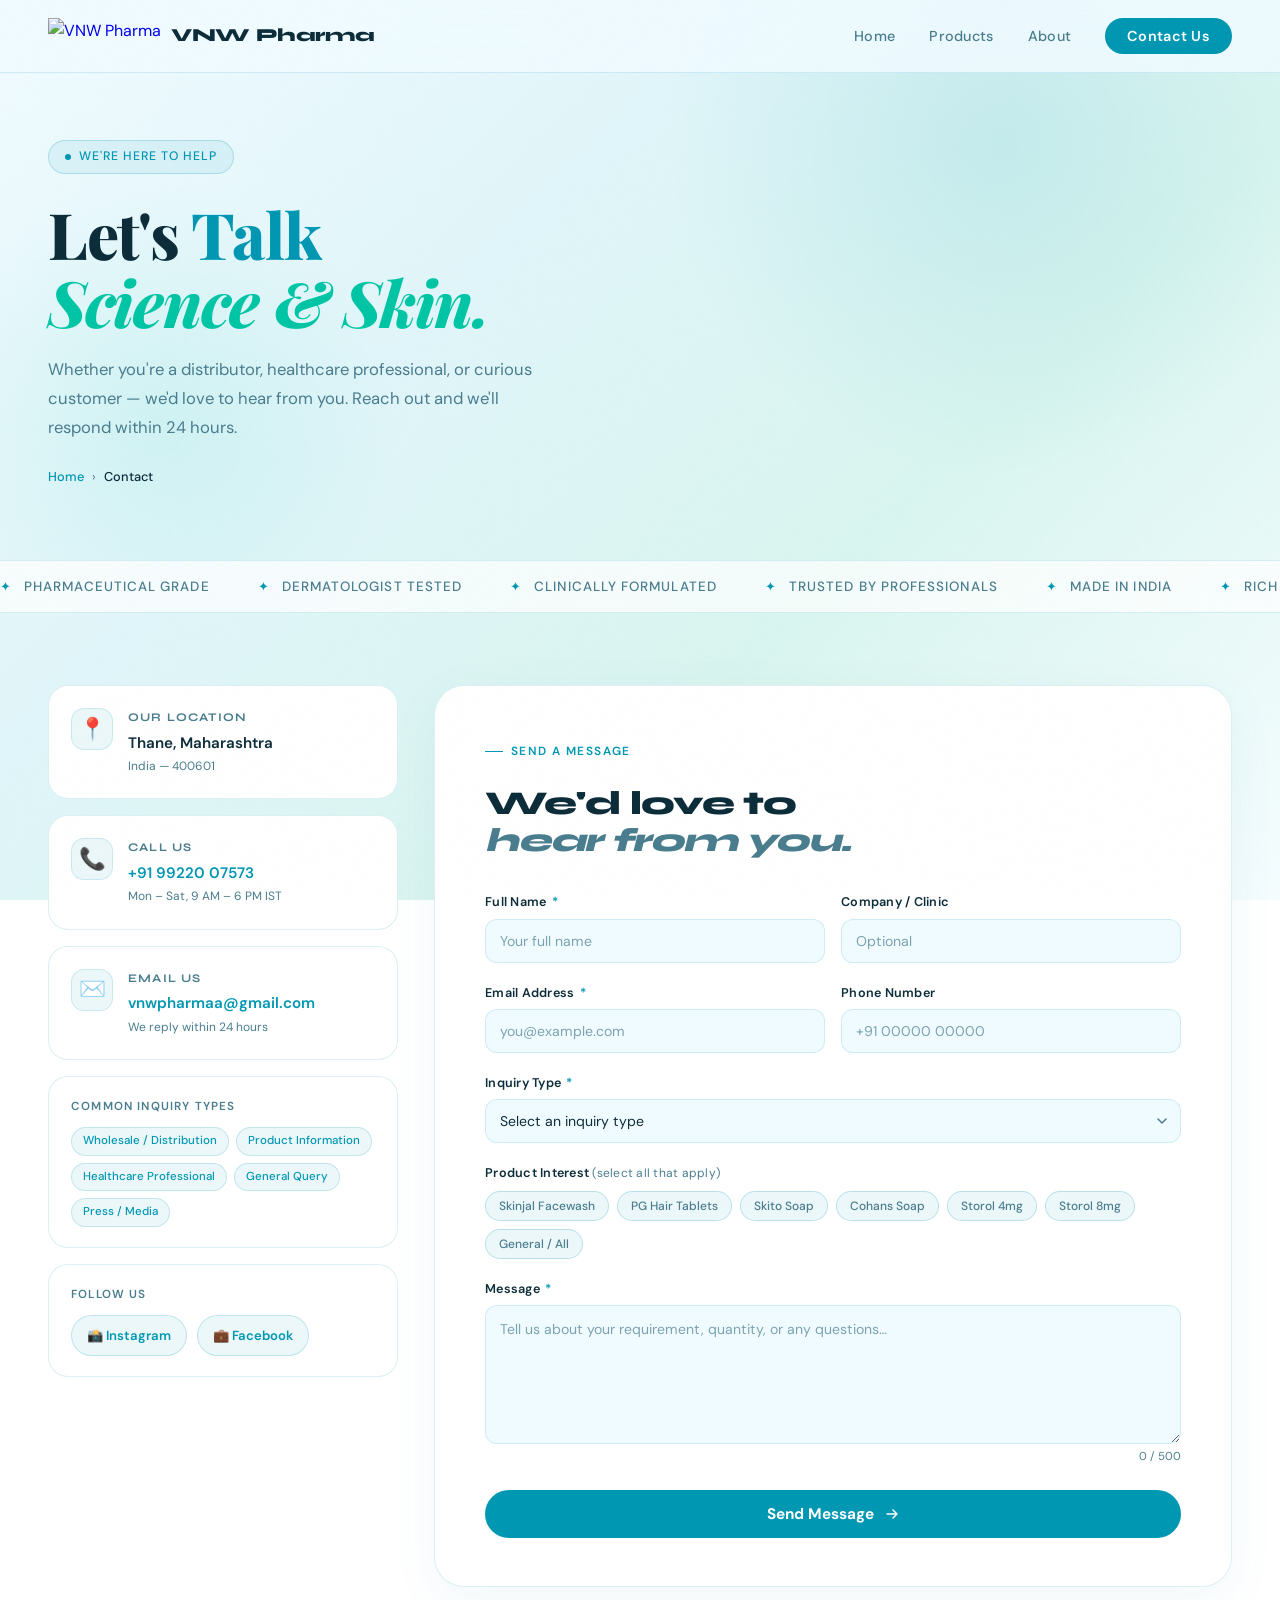
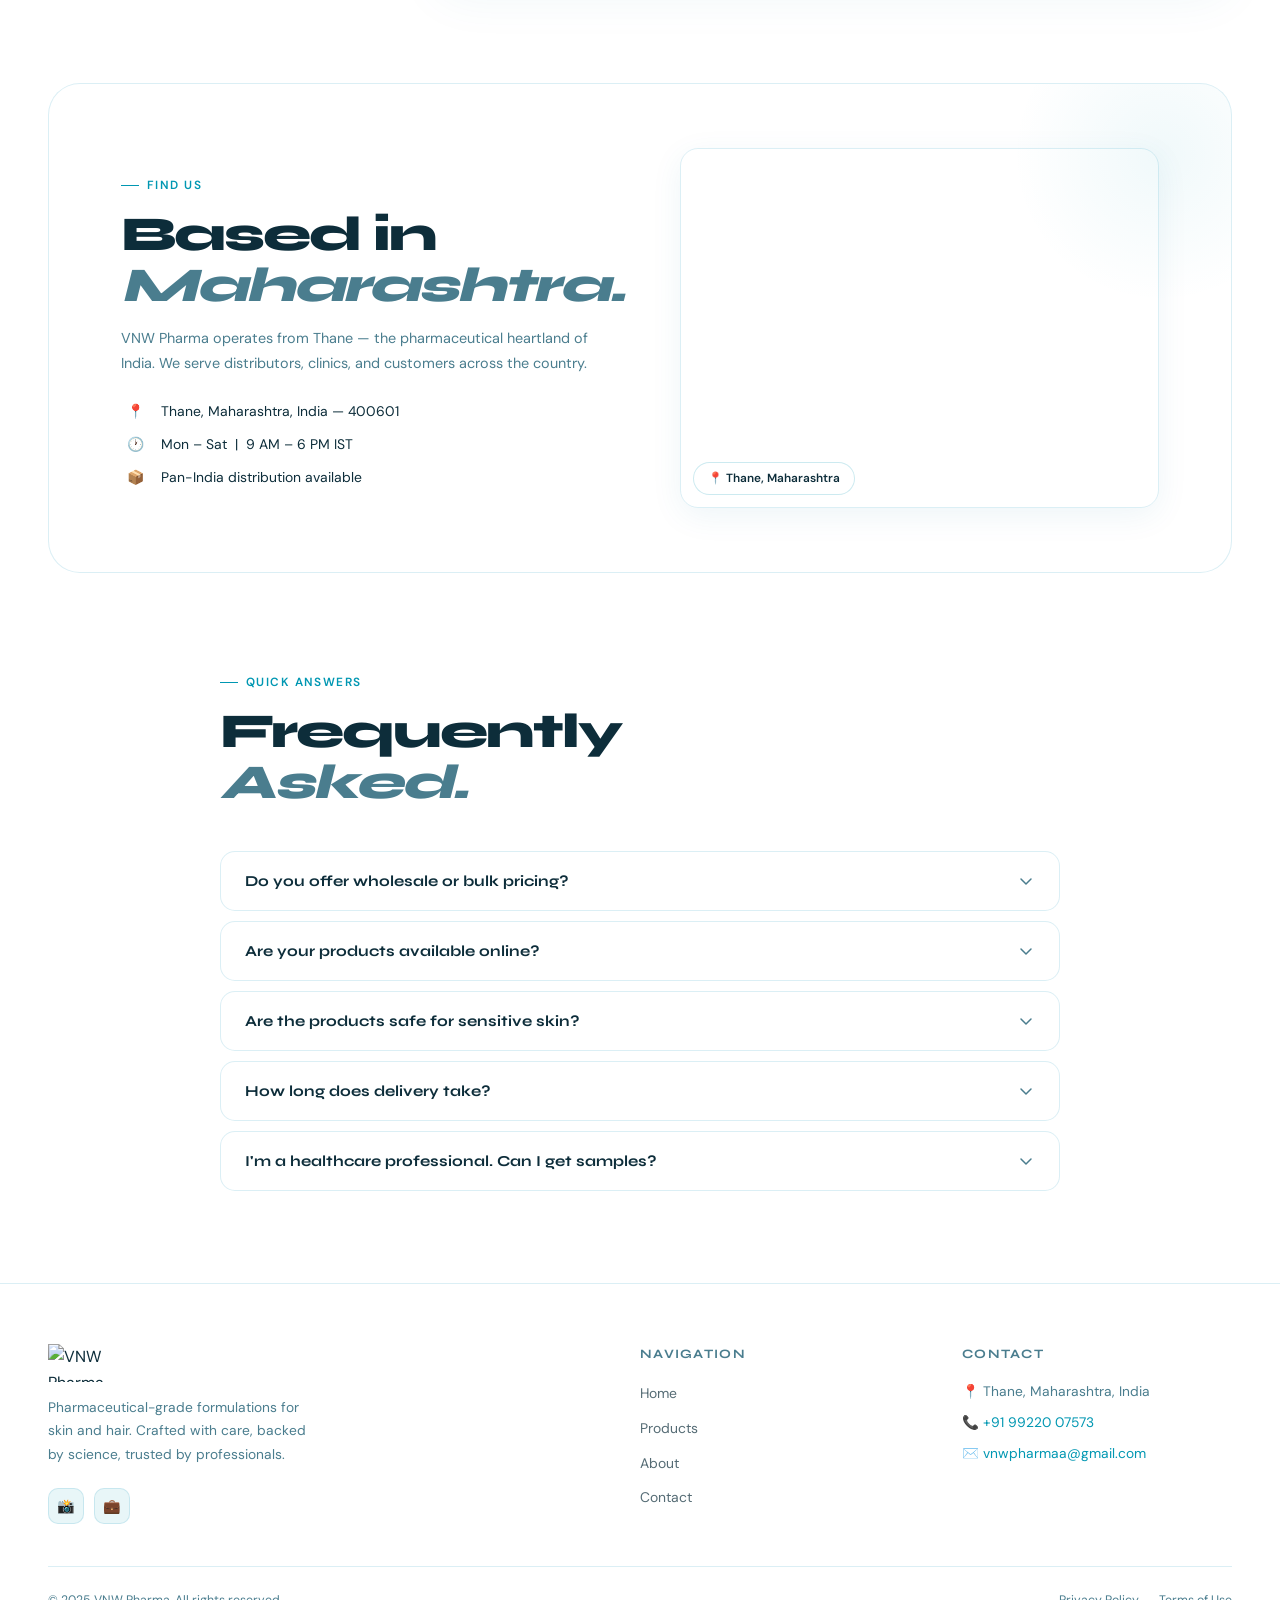
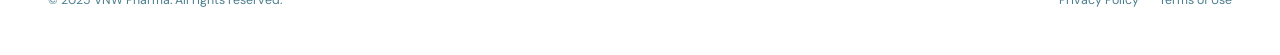
==== commit cb102635: "Update contact email and social media links" ====
--- a/contact (1).html
+++ b/contact (1).html
@@ -594,7 +594,7 @@
       <div class="info-icon">✉️</div>
       <div>
         <div class="info-title">Email Us</div>
-        <div class="info-val"><a href="mailto:info@vnwpharma.com">info@vnwpharma.com</a></div>
+        <div class="info-val"><a href="">vnwpharmaa@gmail.com</a></div>
         <div class="info-sub">We reply within 24 hours</div>
       </div>
     </div>
@@ -613,8 +613,8 @@
     <div class="extra-box">
       <div class="box-lbl">Follow us</div>
       <div class="social-row">
-        <a href="https://www.instagram.com/" class="csoc" target="_blank">📸 Instagram</a>
-        <a href="https://www.linkedin.com/"  class="csoc" target="_blank">💼 LinkedIn</a>
+        <a href="https://www.instagram.com/vnwpharmaceuticals/?hl=en" class="csoc" target="_blank">📸 Instagram</a>
+        <a href="https://www.facebook.com/profile.php?id=61560644813704"  class="csoc" target="_blank">💼 Facebook</a>
       </div>
     </div>
 
@@ -832,7 +832,7 @@
       <p>Pharmaceutical-grade formulations for skin and hair. Crafted with care, backed by science, trusted by professionals.</p>
       <div class="soc-links">
         <a href="https://www.instagram.com/" class="soc-lnk" target="_blank">📸</a>
-        <a href="https://www.linkedin.com/"  class="soc-lnk" target="_blank">💼</a>
+        <a href="https://www.facebook.com/profile.php?id=61560644813704"  class="soc-lnk" target="_blank">💼</a>
       </div>
     </div>
     <div class="f-col">
@@ -848,7 +848,7 @@
       <h4>Contact</h4>
       <div class="f-ci">📍 Thane, Maharashtra, India</div>
       <div class="f-ci">📞 <a href="tel:+919922007573">+91 99220 07573</a></div>
-      <div class="f-ci">✉️ <a href="mailto:info@vnwpharma.com">info@vnwpharma.com</a></div>
+      <div class="f-ci">✉️ <a href="mailto:info@vnwpharma.com">vnwpharmaa@gmail.com</a></div>
     </div>
   </div>
   <div class="footer-bottom">
